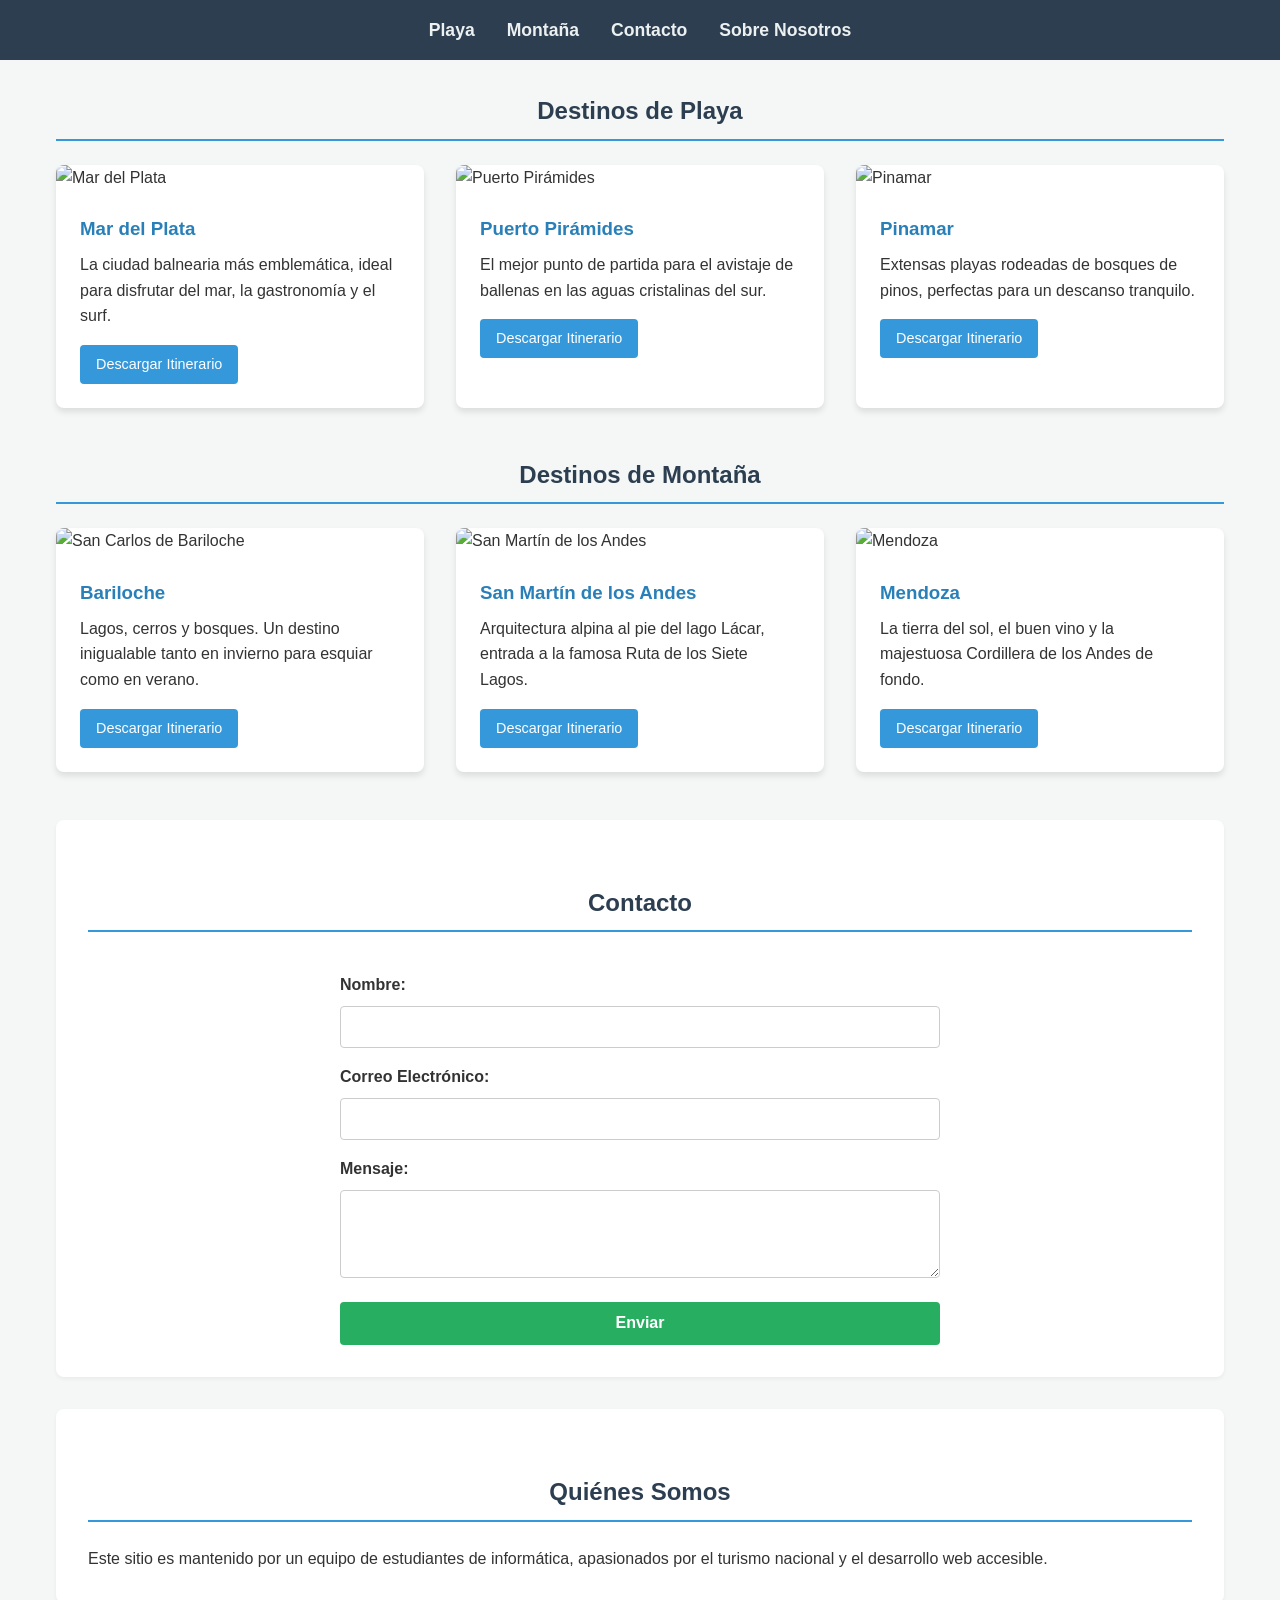
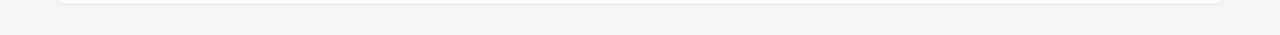
==== gemini/index.html @ 9aa16930 "Actividad" ====
<!doctype html>
<html lang="es">
  <head>
    <meta charset="UTF-8" />
    <meta name="viewport" content="width=device-width, initial-scale=1.0" />
    <title>Destinos Turísticos</title>
    <link rel="stylesheet" href="estilosIA.css" />
  </head>
  <body>
    <header>
      <nav>
        <ul>
          <li><a href="#playa">Playa</a></li>
          <li><a href="#montana">Montaña</a></li>
          <li><a href="#contacto">Contacto</a></li>
          <li><a href="#mantenedor">Sobre Nosotros</a></li>
        </ul>
      </nav>
    </header>

    <main>
      <section id="playa" class="categoria">
        <h2>Destinos de Playa</h2>
        <div class="destinos-grid">
          <article class="destino">
            <img src="imágenes/mardel.png" alt="Mar del Plata" />
            <div class="info">
              <h3>Mar del Plata</h3>
              <p>
                La ciudad balnearia más emblemática, ideal para disfrutar del
                mar, la gastronomía y el surf.
              </p>
              <a href="guías/mardel.pdf" download class="itinerario-link"
                >Descargar Itinerario</a
              >
            </div>
          </article>
          <article class="destino">
            <img src="imágenes/piramides.png" alt="Puerto Pirámides" />
            <div class="info">
              <h3>Puerto Pirámides</h3>
              <p>
                El mejor punto de partida para el avistaje de ballenas en las
                aguas cristalinas del sur.
              </p>
              <a href="guías/piramides.pdf" download class="itinerario-link"
                >Descargar Itinerario</a
              >
            </div>
          </article>
          <article class="destino">
            <img src="imágenes/pinamar.png" alt="Pinamar" />
            <div class="info">
              <h3>Pinamar</h3>
              <p>
                Extensas playas rodeadas de bosques de pinos, perfectas para un
                descanso tranquilo.
              </p>
              <a href="guías/pinamar.pdf" download class="itinerario-link"
                >Descargar Itinerario</a
              >
            </div>
          </article>
        </div>
      </section>

      <section id="montana" class="categoria">
        <h2>Destinos de Montaña</h2>
        <div class="destinos-grid">
          <article class="destino">
            <img src="imágenes/bariloche.png" alt="San Carlos de Bariloche" />
            <div class="info">
              <h3>Bariloche</h3>
              <p>
                Lagos, cerros y bosques. Un destino inigualable tanto en
                invierno para esquiar como en verano.
              </p>
              <a href="guías/bariloche.pdf" download class="itinerario-link"
                >Descargar Itinerario</a
              >
            </div>
          </article>
          <article class="destino">
            <img src="imágenes/sma.png" alt="San Martín de los Andes" />
            <div class="info">
              <h3>San Martín de los Andes</h3>
              <p>
                Arquitectura alpina al pie del lago Lácar, entrada a la famosa
                Ruta de los Siete Lagos.
              </p>
              <a href="guías/sma.pdf" download class="itinerario-link"
                >Descargar Itinerario</a
              >
            </div>
          </article>
          <article class="destino">
            <img src="imágenes/mendoza.png" alt="Mendoza" />
            <div class="info">
              <h3>Mendoza</h3>
              <p>
                La tierra del sol, el buen vino y la majestuosa Cordillera de
                los Andes de fondo.
              </p>
              <a href="guías/mendoza.pdf" download class="itinerario-link"
                >Descargar Itinerario</a
              >
            </div>
          </article>
        </div>
      </section>

      <section id="contacto" class="info-section">
        <h2>Contacto</h2>
        <form action="#" method="POST" class="formulario">
          <label for="nombre">Nombre:</label>
          <input type="text" id="nombre" name="nombre" required />

          <label for="email">Correo Electrónico:</label>
          <input type="email" id="email" name="email" required />

          <label for="mensaje">Mensaje:</label>
          <textarea id="mensaje" name="mensaje" rows="4" required></textarea>

          <button type="submit">Enviar</button>
        </form>
      </section>

      <section id="mantenedor" class="info-section">
        <h2>Quiénes Somos</h2>
        <p>
          Este sitio es mantenido por un equipo de estudiantes de informática,
          apasionados por el turismo nacional y el desarrollo web accesible.
        </p>
      </section>
    </main>
  </body>
</html>
---- gemini/estilosIA.css ----
/* Reset básico */
* {
  margin: 0;
  padding: 0;
  box-sizing: border-box;
  font-family: "Segoe UI", Tahoma, Geneva, Verdana, sans-serif;
}

body {
  background-color: #f4f7f6;
  color: #333;
  line-height: 1.6;
}

/* Navegación */
header {
  background-color: #2c3e50;
  position: sticky;
  top: 0;
  z-index: 100;
}

nav ul {
  list-style: none;
  display: flex;
  justify-content: center;
  flex-wrap: wrap;
  padding: 1rem;
}

nav ul li {
  margin: 0 1rem;
}

nav ul li a {
  color: #ecf0f1;
  text-decoration: none;
  font-weight: bold;
  font-size: 1.1rem;
  transition: color 0.3s ease;
}

nav ul li a:hover {
  color: #3498db;
}

/* Contenedor Principal */
main {
  max-width: 1200px;
  margin: 2rem auto;
  padding: 0 1rem;
}

h2 {
  text-align: center;
  margin: 2rem 0 1.5rem;
  color: #2c3e50;
  border-bottom: 2px solid #3498db;
  padding-bottom: 0.5rem;
}

/* Grilla de Destinos */
.destinos-grid {
  display: grid;
  grid-template-columns: repeat(auto-fit, minmax(300px, 1fr));
  gap: 2rem;
  margin-bottom: 3rem;
}

.destino {
  background: #fff;
  border-radius: 8px;
  overflow: hidden;
  box-shadow: 0 4px 6px rgba(0, 0, 0, 0.1);
  transition: transform 0.3s ease;
}

.destino:hover {
  transform: translateY(-5px);
}

.destino img {
  width: 100%;
  height: 200px;
  object-fit: cover;
}

.info {
  padding: 1.5rem;
}

.info h3 {
  margin-bottom: 0.5rem;
  color: #2980b9;
}

.itinerario-link {
  display: inline-block;
  margin-top: 1rem;
  padding: 0.5rem 1rem;
  background-color: #3498db;
  color: white;
  text-decoration: none;
  border-radius: 4px;
  font-size: 0.9rem;
}

.itinerario-link:hover {
  background-color: #2980b9;
}

/* Secciones de Contacto e Info */
.info-section {
  background: #fff;
  padding: 2rem;
  border-radius: 8px;
  margin-bottom: 2rem;
  box-shadow: 0 2px 4px rgba(0, 0, 0, 0.05);
}

/* Formulario */
.formulario {
  display: flex;
  flex-direction: column;
  max-width: 600px;
  margin: 0 auto;
}

.formulario label {
  margin-top: 1rem;
  font-weight: bold;
}

.formulario input,
.formulario textarea {
  padding: 0.8rem;
  margin-top: 0.5rem;
  border: 1px solid #ccc;
  border-radius: 4px;
}

.formulario button {
  margin-top: 1.5rem;
  padding: 0.8rem;
  background-color: #27ae60;
  color: white;
  border: none;
  border-radius: 4px;
  cursor: pointer;
  font-size: 1rem;
  font-weight: bold;
}

.formulario button:hover {
  background-color: #219a52;
}

/* Responsividad extra */
@media (max-width: 600px) {
  nav ul {
    flex-direction: column;
    align-items: center;
  }

  nav ul li {
    margin: 0.5rem 0;
  }
}
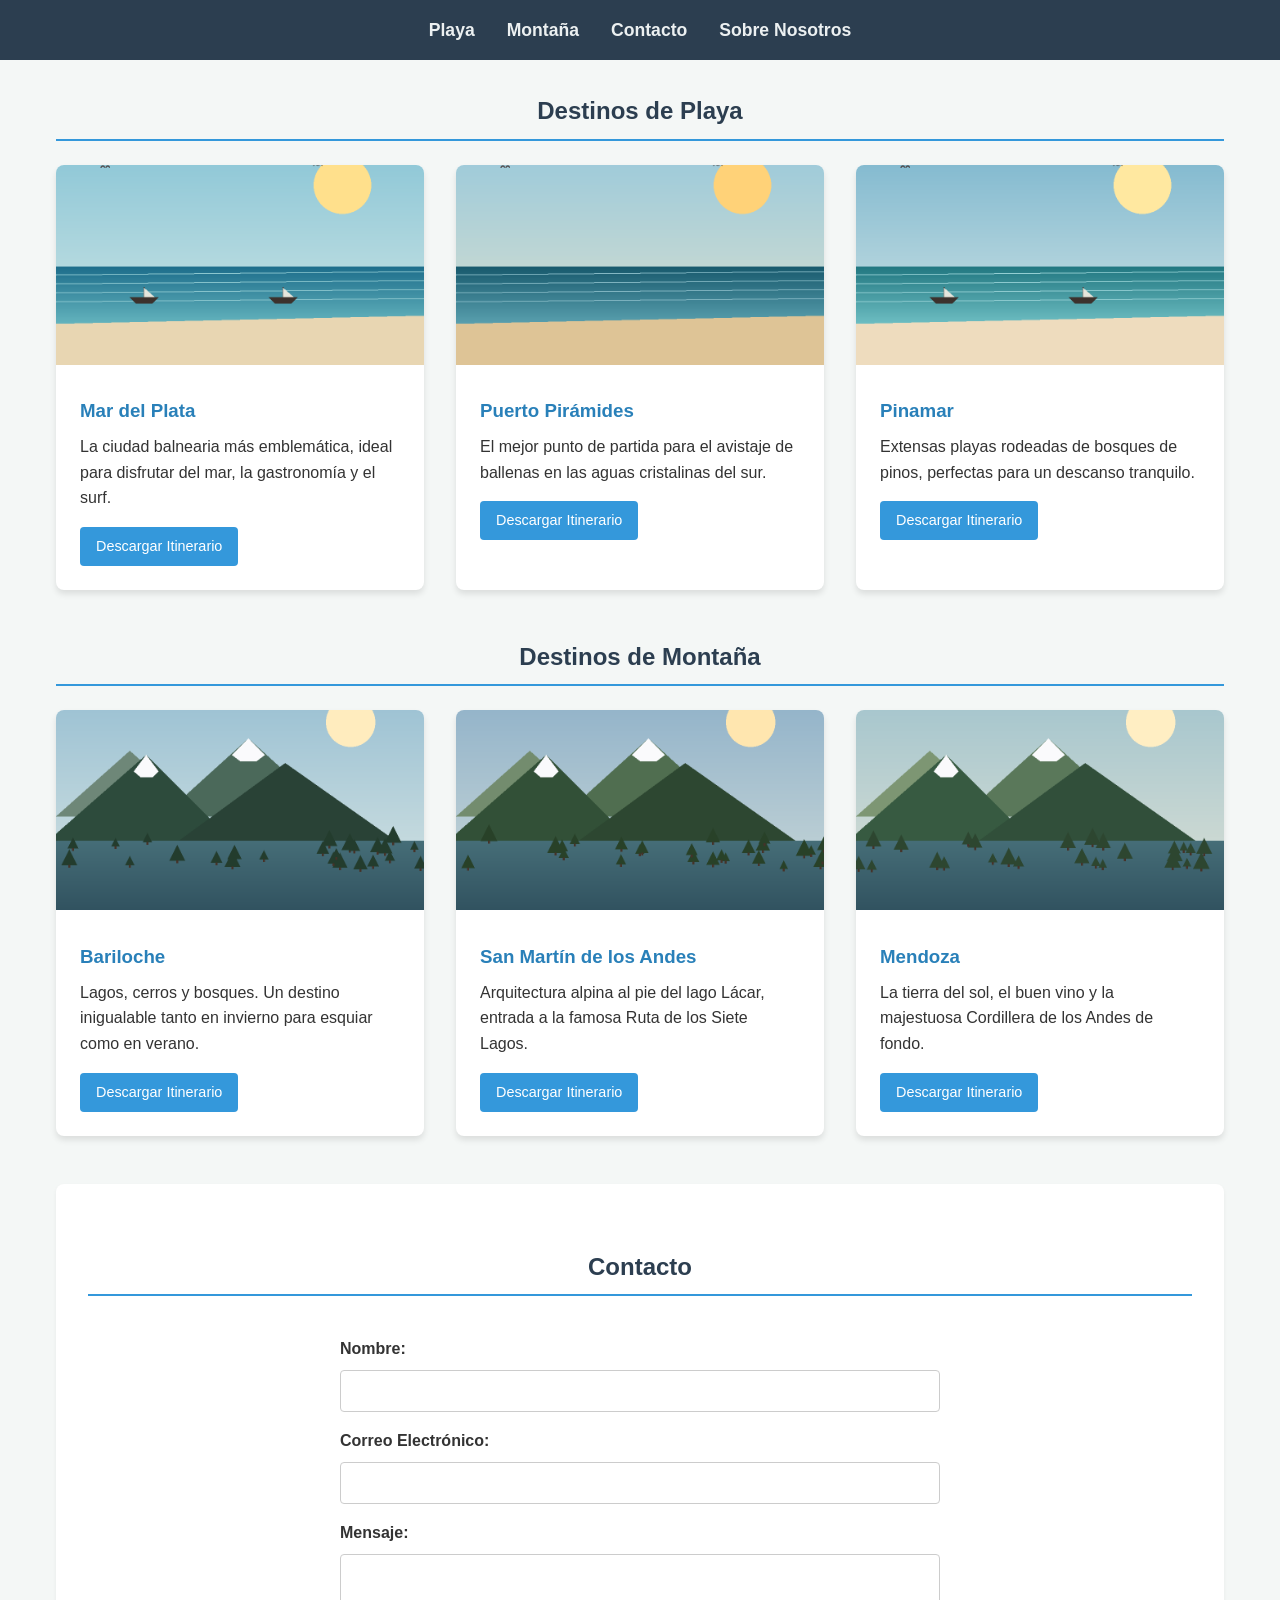
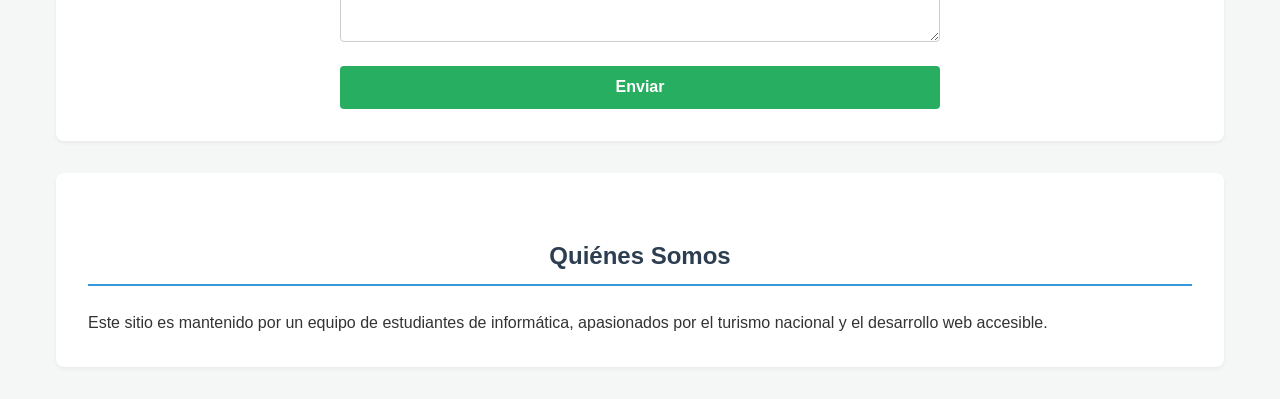
==== commit 6c27dd4d: "fix" ====
--- a/gemini/index.html
+++ b/gemini/index.html
@@ -23,40 +23,40 @@
         <h2>Destinos de Playa</h2>
         <div class="destinos-grid">
           <article class="destino">
-            <img src="imágenes/mardel.png" alt="Mar del Plata" />
+            <img src="imagenes/mardel.png" alt="Mar del Plata" />
             <div class="info">
               <h3>Mar del Plata</h3>
               <p>
                 La ciudad balnearia más emblemática, ideal para disfrutar del
                 mar, la gastronomía y el surf.
               </p>
-              <a href="guías/mardel.pdf" download class="itinerario-link"
+              <a href="guias/mardel.pdf" download class="itinerario-link"
                 >Descargar Itinerario</a
               >
             </div>
           </article>
           <article class="destino">
-            <img src="imágenes/piramides.png" alt="Puerto Pirámides" />
+            <img src="imagenes/piramides.png" alt="Puerto Pirámides" />
             <div class="info">
               <h3>Puerto Pirámides</h3>
               <p>
                 El mejor punto de partida para el avistaje de ballenas en las
                 aguas cristalinas del sur.
               </p>
-              <a href="guías/piramides.pdf" download class="itinerario-link"
+              <a href="guias/piramides.pdf" download class="itinerario-link"
                 >Descargar Itinerario</a
               >
             </div>
           </article>
           <article class="destino">
-            <img src="imágenes/pinamar.png" alt="Pinamar" />
+            <img src="imagenes/pinamar.png" alt="Pinamar" />
             <div class="info">
               <h3>Pinamar</h3>
               <p>
                 Extensas playas rodeadas de bosques de pinos, perfectas para un
                 descanso tranquilo.
               </p>
-              <a href="guías/pinamar.pdf" download class="itinerario-link"
+              <a href="guias/pinamar.pdf" download class="itinerario-link"
                 >Descargar Itinerario</a
               >
             </div>
@@ -68,40 +68,40 @@
         <h2>Destinos de Montaña</h2>
         <div class="destinos-grid">
           <article class="destino">
-            <img src="imágenes/bariloche.png" alt="San Carlos de Bariloche" />
+            <img src="imagenes/bariloche.png" alt="San Carlos de Bariloche" />
             <div class="info">
               <h3>Bariloche</h3>
               <p>
                 Lagos, cerros y bosques. Un destino inigualable tanto en
                 invierno para esquiar como en verano.
               </p>
-              <a href="guías/bariloche.pdf" download class="itinerario-link"
+              <a href="guias/bariloche.pdf" download class="itinerario-link"
                 >Descargar Itinerario</a
               >
             </div>
           </article>
           <article class="destino">
-            <img src="imágenes/sma.png" alt="San Martín de los Andes" />
+            <img src="imagenes/sma.png" alt="San Martín de los Andes" />
             <div class="info">
               <h3>San Martín de los Andes</h3>
               <p>
                 Arquitectura alpina al pie del lago Lácar, entrada a la famosa
                 Ruta de los Siete Lagos.
               </p>
-              <a href="guías/sma.pdf" download class="itinerario-link"
+              <a href="guias/sma.pdf" download class="itinerario-link"
                 >Descargar Itinerario</a
               >
             </div>
           </article>
           <article class="destino">
-            <img src="imágenes/mendoza.png" alt="Mendoza" />
+            <img src="imagenes/mendoza.png" alt="Mendoza" />
             <div class="info">
               <h3>Mendoza</h3>
               <p>
                 La tierra del sol, el buen vino y la majestuosa Cordillera de
                 los Andes de fondo.
               </p>
-              <a href="guías/mendoza.pdf" download class="itinerario-link"
+              <a href="guias/mendoza.pdf" download class="itinerario-link"
                 >Descargar Itinerario</a
               >
             </div>
